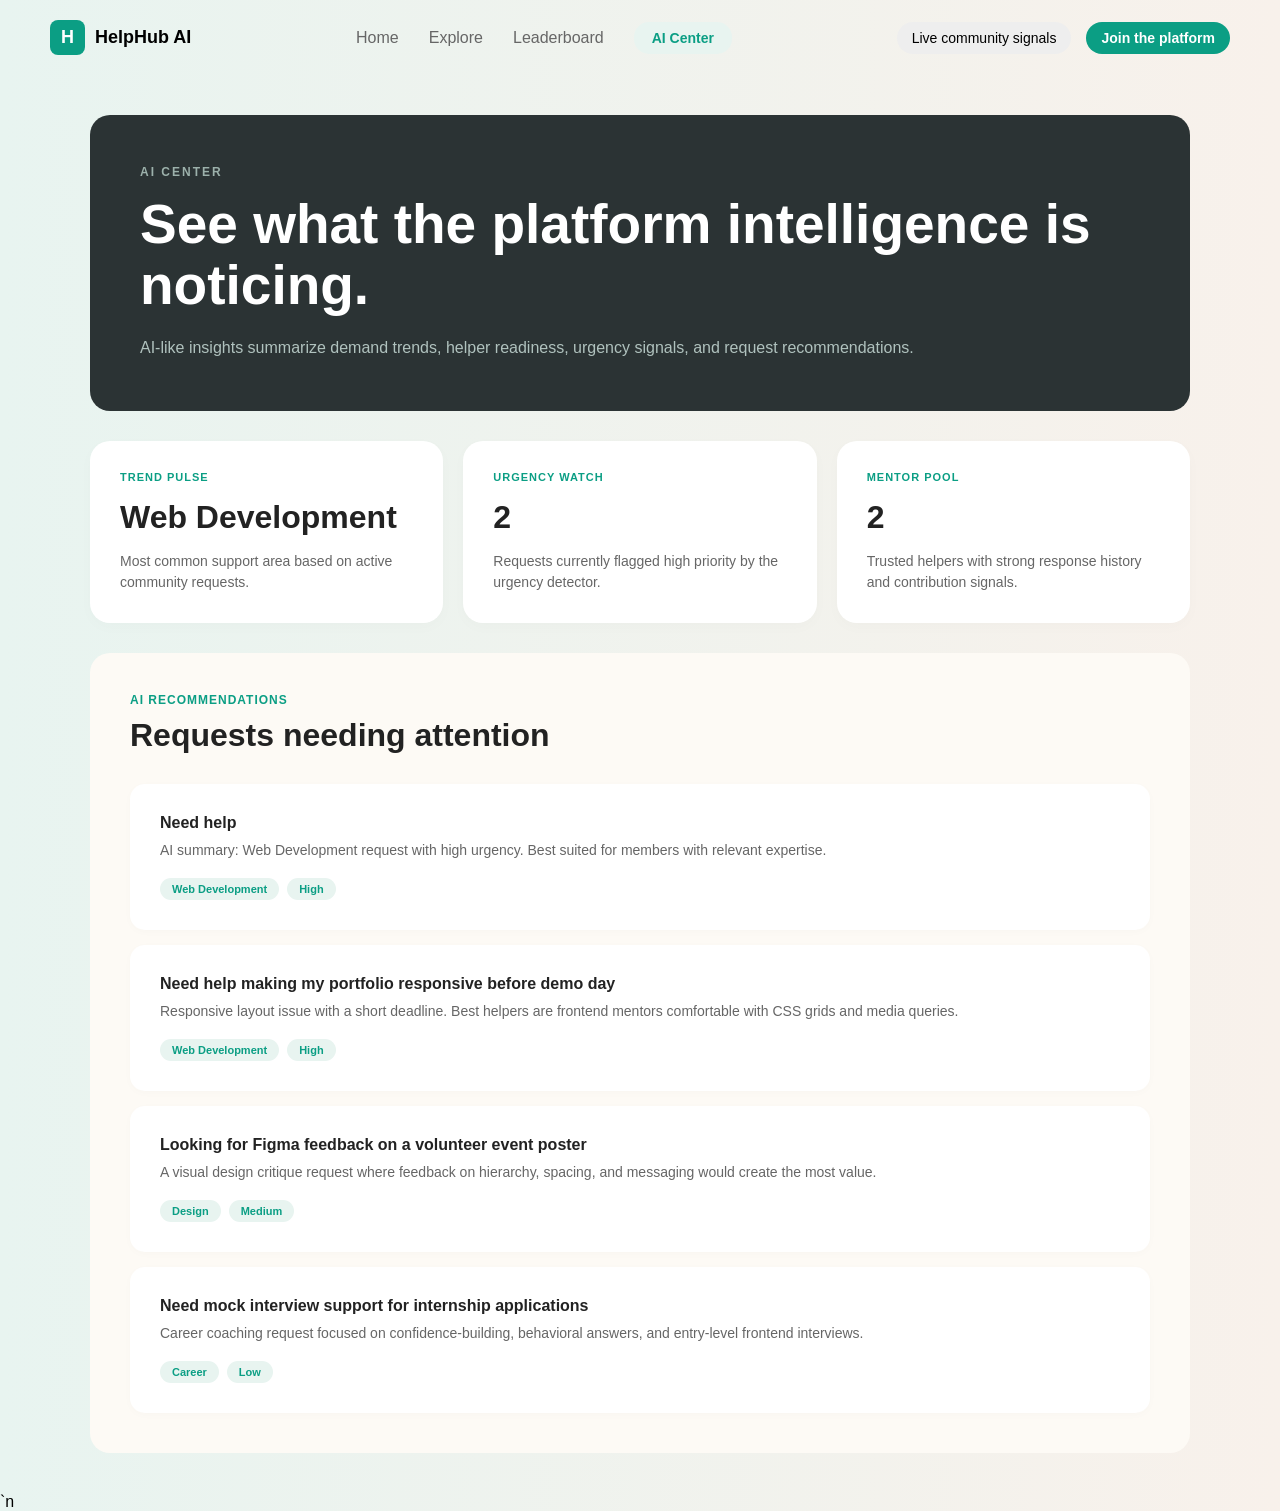
==== ai_center.html @ b611431e "first commit" ====
﻿<!DOCTYPE html>
<html lang="en">
<head>
    <meta charset="UTF-8">
    <meta name="viewport" content="width=device-width, initial-scale=1.0">
    <title>HelpHub AI - AI Center</title>
    <link rel="stylesheet" href="style.css">
</head>
<body class="page-body">
    <div class="top-bar">
        <div class="logo-thing">
            <div class="h-logo">H</div>
            <div class="logo-text">HelpHub AI</div>
        </div>
        <div class="links-thing">
            <a href="index.html" style="text-decoration: none; color: inherit;"><span>Home</span></a>
            <a href="explore.html" style="text-decoration: none; color: inherit;"><span>Explore</span></a>
            <a href="leaderboard.html" style="text-decoration: none; color: inherit;"><span>Leaderboard</span></a>
            <a href="ai_center.html" style="text-decoration: none; color: inherit;"><span class="tag-pill tag-blue" style="font-size:14px; padding: 8px 18px; font-weight: bold; background-color: #e8f4f0;">AI Center</span></a>
        </div>
        <div class="right-buttons">
            <span class="grey-box">Live community signals</span>
            <a href="dashboard.html" class="h-logo-style-button" style="text-decoration: none;">Join the platform</a>
        </div>
    </div>

    <div class="main-dashboard-area">
        <div style="background-color: #2b3334; color: white; padding: 50px; border-radius: 20px; margin-bottom: 30px;">
            <div class="smit-text" style="color: #9cb1ab; letter-spacing: 2px; font-size: 12px; font-weight: bold; margin-bottom: 15px;">AI CENTER</div>
            <h1 class="huge-heading-black" style="color: #fff; margin-top: 0;">See what the platform intelligence is noticing.</h1>
            <p class="dash-desc" style="color: #b0c2be; margin-bottom: 0;">AI-like insights summarize demand trends, helper readiness, urgency signals, and request recommendations.</p>
        </div>

        <div class="cards-row" style="margin-bottom: 30px;">
            <div class="trend-card">
                <div class="trend-title">TREND PULSE</div>
                <div class="trend-value">Web Development</div>
                <div class="trend-desc">Most common support area based on active community requests.</div>
            </div>
            <div class="trend-card">
                <div class="trend-title">URGENCY WATCH</div>
                <div class="trend-value">2</div>
                <div class="trend-desc">Requests currently flagged high priority by the urgency detector.</div>
            </div>
            <div class="trend-card">
                <div class="trend-title">MENTOR POOL</div>
                <div class="trend-value">2</div>
                <div class="trend-desc">Trusted helpers with strong response history and contribution signals.</div>
            </div>
        </div>

        <div class="notification-panel">
            <div class="leaderboard-title">AI RECOMMENDATIONS</div>
            <h2 class="leaderboard-heading" style="margin-bottom: 30px;">Requests needing attention</h2>
            
            <div class="recommendation-card">
                <div class="rec-title">Need help</div>
                <div class="rec-desc">AI summary: Web Development request with high urgency. Best suited for members with relevant expertise.</div>
                <div class="tags-row" style="margin-bottom: 0;">
                    <span class="tag-pill tag-blue">Web Development</span>
                    <span class="tag-pill tag-blue">High</span>
                </div>
            </div>

            <div class="recommendation-card">
                <div class="rec-title">Need help making my portfolio responsive before demo day</div>
                <div class="rec-desc">Responsive layout issue with a short deadline. Best helpers are frontend mentors comfortable with CSS grids and media queries.</div>
                <div class="tags-row" style="margin-bottom: 0;">
                    <span class="tag-pill tag-blue">Web Development</span>
                    <span class="tag-pill tag-blue">High</span>
                </div>
            </div>

            <div class="recommendation-card">
                <div class="rec-title">Looking for Figma feedback on a volunteer event poster</div>
                <div class="rec-desc">A visual design critique request where feedback on hierarchy, spacing, and messaging would create the most value.</div>
                <div class="tags-row" style="margin-bottom: 0;">
                    <span class="tag-pill tag-blue">Design</span>
                    <span class="tag-pill tag-blue">Medium</span>
                </div>
            </div>

            <div class="recommendation-card">
                <div class="rec-title">Need mock interview support for internship applications</div>
                <div class="rec-desc">Career coaching request focused on confidence-building, behavioral answers, and entry-level frontend interviews.</div>
                <div class="tags-row" style="margin-bottom: 0;">
                    <span class="tag-pill tag-blue">Career</span>
                    <span class="tag-pill tag-blue">Low</span>
                </div>
            </div>
        </div>
    </div>
<script src="interactions.js"></script>`n</body>
</html>
---- style.css ----
* {
    box-sizing: border-box;
    font-family: Arial, sans-serif;
}

@keyframes fadeInSlideUp {
    0% { opacity: 0; transform: translateY(15px); }
    100% { opacity: 1; transform: translateY(0); }
}

@keyframes fadeInSlideDown {
    0% { opacity: 0; transform: translateY(-15px); }
    100% { opacity: 1; transform: translateY(0); }
}

.page-body {
    background: linear-gradient(to right, #e8f4f0, #f8f1eb);
    margin: 0;
    padding: 0;
    min-height: 100vh;
    cursor: url(./Sanrio\ Cinnamoroll\ White\ Arrow\ &\ Head--cursor--SweezyCursors\ \(1\).png),auto;
}

.top-bar {
    display: flex;
    justify-content: space-between;
    align-items: center;
    padding: 20px 50px;
    animation: fadeInSlideDown 0.6s ease-out forwards;
}

.logo-thing {
    display: flex;
    align-items: center;
    gap: 10px;
    font-weight: bold;
    font-size: 18px;
}

.h-logo {
    background-color: #0b9e84;
    color: white;
    width: 35px;
    height: 35px;
    display: flex;
    align-items: center;
    justify-content: center;
    border-radius: 8px;
    font-weight: bold;
}

.links-thing {
    display: flex;
    gap: 30px;
    color: #666;
}

.links-thing a {
    text-decoration: none;
    color: inherit;
}

.links-thing span {
    cursor: pointer;
}

.active-link {
    color: #0b9e84;
    font-weight: bold;
}

.light-text {
    color: #aaa;
}

.right-buttons {
    display: flex;
    gap: 15px;
    align-items: center;
}

.grey-box {
    background-color: #eee;
    padding: 8px 15px;
    border-radius: 20px;
    font-size: 14px;
}

.h-logo-style-button {
    background-color: #0b9e84;
    color: white;
    padding: 8px 15px;
    border-radius: 20px;
    font-size: 14px;
    font-weight: bold;
    cursor: pointer;
}

.big-flex-container {
    display: flex;
    max-width: 1000px;
    margin: 40px auto;
    gap: 20px;
    animation: fadeInSlideUp 0.6s ease-out forwards;
    animation-delay: 0.1s;
    opacity: 0; }

.dark-left-box {
    background-color: #1a332d;
    color: #fff;
    padding: 50px;
    border-radius: 20px;
    flex: 1;
}

.white-right-box {
    background-color: #fff;
    padding: 50px;
    border-radius: 20px;
    flex: 1;
    box-shadow: 0 10px 30px rgba(0,0,0,0.05);
}

.small-title {
    color: #bbb;
    font-size: 12px;
    letter-spacing: 2px;
    font-weight: bold;
    margin-bottom: 20px;
}

.small-title-blue {
    color: #0b9e84;
    font-size: 12px;
    letter-spacing: 2px;
    font-weight: bold;
    margin-bottom: 20px;
}

.huge-heading {
    font-size: 45px;
    margin: 0 0 20px 0;
    line-height: 1.1;
}

.medium-heading {
    font-size: 30px;
    margin: 0 0 30px 0;
    line-height: 1.2;
}

.description-text {
    color: #b0c2be;
    line-height: 1.6;
    margin-bottom: 30px;
}

.bullet-points {
    color: #b0c2be;
    line-height: 1.6;
    padding-left: 20px;
}

.bullet-points li {
    margin-bottom: 15px;
}

.form-stuff {
    display: flex;
    flex-direction: column;
    gap: 20px;
}

.input-wrapper {
    display: flex;
    flex-direction: column;
    gap: 8px;
}

.input-wrapper label {
    font-size: 14px;
    color: #555;
    font-weight: bold;
}

.input-wrapper input, .input-wrapper select {
    padding: 12px;
    border: 1px solid #ddd;
    border-radius: 8px;
    outline: none;
    font-size: 14px;
    background-color: #fff;
}

.two-inputs {
    display: flex;
    gap: 15px;
}

.two-inputs .input-wrapper {
    flex: 1;
}

.big-green-button {
    background-color: #0b9e84;
    color: white;
    border: none;
    padding: 15px;
    border-radius: 10px;
    font-size: 16px;
    font-weight: bold;
    cursor: pointer;
    margin-top: 10px;
    width: 100%;
}

.main-dashboard-area {
    max-width: 1100px;
    margin: 40px auto;
    animation: fadeInSlideUp 0.6s ease-out forwards;
    animation-delay: 0.1s;
    opacity: 0; }

.top-dash-split {
    display: flex;
    gap: 40px;
}

.dash-left {
    flex: 1.2;
}

.smit-text {
    color: #0b9e84;
    font-size: 12px;
    letter-spacing: 2px;
    font-weight: bold;
    margin-bottom: 20px;
}

.huge-heading-black {
    font-size: 55px;
    margin: 0 0 20px 0;
    line-height: 1.1;
    color: #222;
}

.dash-desc {
    color: #666;
    font-size: 16px;
    line-height: 1.6;
    margin-bottom: 30px;
}

.button-row {
    display: flex;
    gap: 15px;
    margin-bottom: 40px;
}

.short-btn {
    width: auto;
    padding: 12px 25px;
    border-radius: 20px;
}

.big-white-button {
    background-color: #fff;
    color: #333;
    border: 1px solid #ddd;
    padding: 12px 25px;
    border-radius: 20px;
    font-size: 16px;
    font-weight: bold;
    cursor: pointer;
}

.stats-row {
    display: flex;
    gap: 20px;
}

.stat-box {
    background-color: #fff;
    padding: 20px;
    border-radius: 15px;
    flex: 1;
    box-shadow: 0 5px 15px rgba(0,0,0,0.03);
}

.stat-title {
    color: #0b9e84;
    font-size: 12px;
    letter-spacing: 1px;
    font-weight: bold;
    margin-bottom: 10px;
}

.stat-number {
    font-size: 30px;
    font-weight: bold;
    margin-bottom: 10px;
    color: #222;
}

.stat-desc {
    color: #666;
    font-size: 14px;
    line-height: 1.4;
}

.dash-right-dark {
    background-color: #1a332d;
    color: #fff;
    padding: 40px;
    border-radius: 20px;
    flex: 1;
}

.medium-heading-white {
    font-size: 35px;
    margin: 0 0 20px 0;
    line-height: 1.2;
}

.dark-inner-box {
    background-color: #f7ede2;
    color: #333;
    padding: 20px;
    border-radius: 10px;
    margin-bottom: 15px;
}

.dark-inner-box strong {
    display: block;
    margin-bottom: 8px;
    font-size: 16px;
}

.dark-inner-box p {
    margin: 0;
    font-size: 14px;
    color: #555;
    line-height: 1.4;
}

.content-section {
    margin-top: 60px;
}

.section-header-split {
    display: flex;
    justify-content: space-between;
    align-items: flex-end;
    margin-bottom: 30px;
}

.section-header-left {
    max-width: 600px;
}

.section-header-left h2 {
    font-size: 30px;
    margin: 0;
    color: #222;
}

.white-pill-btn {
    background-color: #fff;
    color: #333;
    border: 1px solid #ddd;
    padding: 10px 20px;
    border-radius: 20px;
    font-size: 14px;
    font-weight: bold;
    cursor: pointer;
}

.cards-row {
    display: flex;
    gap: 20px;
}

.info-card {
    background-color: #fdfaf5;
    padding: 30px;
    border-radius: 20px;
    flex: 1;
}

.info-card strong {
    display: block;
    font-size: 18px;
    margin-bottom: 15px;
    color: #222;
}

.info-card p {
    color: #666;
    font-size: 14px;
    line-height: 1.6;
    margin: 0;
}

.request-card {
    background-color: #fff;
    padding: 30px;
    border-radius: 20px;
    flex: 1;
    box-shadow: 0 4px 15px rgba(0,0,0,0.02);
    display: flex;
    flex-direction: column;
}

.tags-row {
    display: flex;
    gap: 8px;
    margin-bottom: 15px;
    flex-wrap: wrap;
}

.tag-pill {
    padding: 5px 12px;
    border-radius: 15px;
    font-size: 11px;
    font-weight: bold;
}

.tag-blue { background-color: #e8f4f0; color: #0b9e84; }
.tag-red { background-color: #fce8e8; color: #d65c5c; }
.tag-green { background-color: #e8f5ec; color: #43965b; }
.tag-grey { background-color: #f1f3f4; color: #5f6368; }

.req-heading {
    font-size: 18px;
    font-weight: bold;
    color: #222;
    margin: 0 0 15px 0;
    line-height: 1.3;
}

.req-desc {
    color: #666;
    font-size: 13px;
    line-height: 1.5;
    margin-bottom: 20px;
}

.req-bottom {
    margin-top: auto;
    display: flex;
    justify-content: space-between;
    align-items: center;
    border-top: 1px solid #f9f9f9;
    padding-top: 20px;
}

.req-user-info strong {
    display: block;
    font-size: 14px;
    color: #222;
    margin-bottom: 5px;
}

.req-user-meta {
    font-size: 12px;
    color: #888;
}

.small-white-btn {
    background-color: #fff;
    color: #333;
    border: 1px solid #ddd;
    padding: 8px 15px;
    border-radius: 20px;
    font-size: 12px;
    font-weight: bold;
    cursor: pointer;
}

.footer-text {
    text-align: left;
    color: #999;
    font-size: 12px;
    margin-top: 60px;
    margin-bottom: 40px;
}

.explore-split {
    display: flex;
    gap: 30px;
}

.explore-filters-box {
    background-color: #fcf9f2;
    padding: 40px;
    border-radius: 20px;
    flex: 0.8;
}

.explore-feed {
    flex: 2;
    display: flex;
    flex-direction: column;
    gap: 20px;
}

.filter-input-wrapper {
    margin-bottom: 25px;
}

.filter-input-wrapper label {
    display: block;
    font-size: 13px;
    color: #444;
    font-weight: bold;
    margin-bottom: 10px;
}

.filter-input-wrapper input, .filter-input-wrapper select, .filter-input-wrapper textarea {
    width: 100%;
    padding: 15px;
    border: 1px solid #ebebeb;
    border-radius: 10px;
    outline: none;
    font-size: 14px;
    background-color: #fff;
}

.filter-input-wrapper textarea {
    resize: vertical;
    min-height: 120px;
    font-family: inherit;
}

.leaderboard-panel {
    background-color: #fdfaf5;
    padding: 40px;
    border-radius: 20px;
    flex: 1;
}

.leaderboard-title {
    color: #0b9e84;
    font-size: 12px;
    font-weight: bold;
    letter-spacing: 1px;
    margin-bottom: 10px;
}

.leaderboard-heading {
    font-size: 32px;
    margin: 0 0 30px 0;
    color: #222;
}

.rank-card {
    background-color: #fff;
    border-radius: 15px;
    padding: 20px;
    margin-bottom: 15px;
    display: flex;
    align-items: center;
    gap: 15px;
    box-shadow: 0 2px 10px rgba(0,0,0,0.02);
}

.avatar {
    width: 45px;
    height: 45px;
    border-radius: 50%;
    color: white;
    display: flex;
    align-items: center;
    justify-content: center;
    font-weight: bold;
    font-size: 16px;
    flex-shrink: 0;
}

.avatar-teal { background-color: #0b9e84; }
.avatar-dark { background-color: #1a2733; }
.avatar-orange { background-color: #f08935; }

.rank-info {
    flex: 1;
    display: flex;
    justify-content: space-between;
    align-items: center;
}

.rank-name-box {
    display: flex;
    flex-direction: column;
    gap: 5px;
}

.rank-name {
    font-weight: bold;
    font-size: 14px;
    color: #222;
}

.rank-tags {
    font-size: 13px;
    color: #888;
}

.rank-stats-box {
    display: flex;
    flex-direction: column;
    gap: 5px;
    align-items: flex-end;
}

.rank-score {
    font-weight: bold;
    font-size: 14px;
    color: #222;
}

.rank-count {
    font-size: 13px;
    color: #888;
}

.trust-card {
    background-color: #fff;
    border-radius: 15px;
    padding: 25px;
    margin-bottom: 15px;
    box-shadow: 0 2px 10px rgba(0,0,0,0.02);
}

.trust-name {
    font-weight: bold;
    font-size: 16px;
    color: #222;
    margin-bottom: 5px;
}

.trust-badges {
    color: #666;
    font-size: 14px;
    margin-bottom: 20px;
}

.progress-track {
    background-color: #f0f0f0;
    height: 8px;
    border-radius: 10px;
    width: 100%;
    overflow: hidden;
}

.progress-fill {
    height: 100%;
    background: linear-gradient(to right, #f08935, #0b9e84);
    border-radius: 10px;
}

.notification-panel {
    background-color: #fdfaf5;
    padding: 40px;
    border-radius: 20px;
}

.notification-card {
    background-color: #fff;
    padding: 25px 30px;
    border-radius: 15px;
    margin-bottom: 12px;
    display: flex;
    justify-content: space-between;
    align-items: center;
    box-shadow: 0 2px 8px rgba(0,0,0,0.02);
}

.notification-card:last-child {
    margin-bottom: 0;
}

.notif-left {
    display: flex;
    flex-direction: column;
    gap: 8px;
}

.notif-text {
    font-size: 15px;
    color: #222;
    font-weight: bold;
}

.notif-meta {
    font-size: 13px;
    color: #888;
}

.notif-status {
    font-size: 13px;
    font-weight: bold;
    color: #222;
}

.trend-card {
    background-color: #fff;
    padding: 30px;
    border-radius: 20px;
    flex: 1;
    box-shadow: 0 4px 15px rgba(0,0,0,0.02);
}
.trend-title {
    color: #0b9e84;
    font-size: 11px;
    font-weight: bold;
    letter-spacing: 1px;
    margin-bottom: 15px;
    text-transform: uppercase;
}
.trend-value {
    font-size: 32px;
    font-weight: bold;
    color: #222;
    margin-bottom: 15px;
    line-height: 1.2;
}
.trend-desc {
    color: #666;
    font-size: 14px;
    line-height: 1.5;
}

.recommendation-card {
    background-color: #fff;
    padding: 30px;
    border-radius: 15px;
    margin-bottom: 15px;
    box-shadow: 0 2px 8px rgba(0,0,0,0.02);
}
.recommendation-card:last-child {
    margin-bottom: 0;
}
.rec-title {
    font-size: 16px;
    font-weight: bold;
    color: #222;
    margin-bottom: 10px;
}
.rec-desc {
    font-size: 14px;
    color: #666;
    margin-bottom: 20px;
}

.form-card {
    background-color: #fdfaf5;
    padding: 40px;
    border-radius: 20px;
    flex: 1.5;
}

.ai-assistant-card {
    background-color: #fdfaf5;
    padding: 40px;
    border-radius: 20px;
    flex: 1;
}

.form-row {
    display: flex;
    gap: 20px;
}
.form-row .filter-input-wrapper {
    flex: 1;
}

.form-actions {
    display: flex;
    gap: 15px;
    align-items: center;
    margin-top: 10px;
}

.btn-white-pill {
    background-color: #fff;
    color: #222;
    font-weight: bold;
    border: 1px solid #ebebeb;
    padding: 12px 25px;
    border-radius: 20px;
    cursor: pointer;
}

.btn-green-pill {
    background-color: #0b9e84;
    color: white;
    font-weight: bold;
    border: none;
    padding: 12px 25px;
    border-radius: 20px;
    cursor: pointer;
    box-shadow: 0 4px 15px rgba(11, 158, 132, 0.3);
}

.ai-guidance-list {
    display: flex;
    flex-direction: column;
    gap: 20px;
    margin-top: 30px;
}

.ai-row {
    display: flex;
    justify-content: space-between;
    align-items: flex-start;
    gap: 20px;
    border-bottom: 1px solid #ebebeb;
    padding-bottom: 15px;
}
.ai-row:last-child {
    border-bottom: none;
}

.ai-label {
    color: #666;
    font-size: 14px;
    flex-shrink: 0;
    width: 130px;
}

.ai-value {
    color: #222;
    font-size: 14px;
    font-weight: bold;
    text-align: right;
}

.msg-card {
    background-color: #fff;
    padding: 20px 25px;
    border-radius: 15px;
    margin-bottom: 15px;
    display: flex;
    justify-content: space-between;
    align-items: center;
    box-shadow: 0 2px 8px rgba(0,0,0,0.02);
}

.msg-content {
    display: flex;
    flex-direction: column;
    gap: 8px;
    flex: 1;
    padding-right: 20px;
}

.msg-header {
    font-size: 15px;
    font-weight: bold;
    color: #222;
}

.msg-text {
    font-size: 14px;
    color: #666;
    line-height: 1.5;
}

.time-circle {
    background-color: #e8f4f0;
    color: #0b9e84;
    border-radius: 50%;
    width: 60px;
    height: 60px;
    display: flex;
    flex-direction: column;
    justify-content: center;
    align-items: center;
    font-size: 12px;
    font-weight: bold;
    flex-shrink: 0;
    line-height: 1.2;
}

.w-full {
    width: 100%;
}


.profile-inputs-row {
    display: flex;
    gap: 20px;
    margin-bottom: 20px;
}

@media (max-width: 768px) {
    .top-bar {
        flex-direction: column;
        padding: 20px;
        gap: 20px;
    }
    
    .links-thing {
        flex-wrap: wrap;
        justify-content: center;
        gap: 15px;
    }
    
    .right-buttons {
        width: 100%;
        justify-content: center;
    }
    
    .big-flex-container,
    .top-dash-split,
    .stats-row,
    .cards-row,
    .explore-split,
    .form-row,
    .two-inputs,
    .profile-inputs-row {
        flex-direction: column !important;
        gap: 20px !important;
    }
    
    .section-header-split {
        flex-direction: column;
        align-items: flex-start;
        gap: 15px;
    }
    
    .ai-row {
        flex-direction: column;
        align-items: flex-start;
        gap: 8px;
    }
    
    .ai-label {
        width: auto;
    }
    
    .ai-value {
        text-align: left;
    }
    
    .msg-card {
        flex-direction: column;
        align-items: flex-start;
        gap: 15px;
    }
    
    .msg-content {
        padding-right: 0;
    }
    
    .dark-left-box,
    .white-right-box,
    .dash-right-dark,
    .explore-filters-box,
    .leaderboard-panel,
    .notification-panel,
    .form-card,
    .ai-assistant-card,
    .info-card,
    .request-card {
        padding: 20px !important;
    }
    
    .huge-heading {
        font-size: 32px !important;
    }
    
    .huge-heading-black {
        font-size: 36px !important;
    }
    
    .medium-heading {
        font-size: 24px !important;
    }
    
    .medium-heading-white {
        font-size: 26px !important;
    }
    
    .main-dashboard-area {
        padding: 15px;
        margin-top: 20px;
    }
}

/* Premium Micro-Interactions */
.ripple-effect {
    position: absolute;
    background: rgba(255, 255, 255, 0.4);
    transform: translate(-50%, -50%);
    pointer-events: none;
    border-radius: 50%;
    animation: rippleAnim 0.6s linear;
    width: 2px;
    height: 2px;
}

@keyframes rippleAnim {
    0% { width: 0px; height: 0px; opacity: 0.5; }
    100% { width: 300px; height: 300px; opacity: 0; }
}

#toast-container {
    position: fixed;
    bottom: 30px;
    left: 50%;
    transform: translateX(-50%);
    display: flex;
    flex-direction: column;
    gap: 10px;
    z-index: 9999;
}

.premium-toast {
    background: #1a332d;
    color: #fff;
    padding: 12px 24px;
    border-radius: 30px;
    font-size: 14px;
    font-weight: bold;
    box-shadow: 0 10px 30px rgba(0,0,0,0.15);
    animation: slideUpToast 0.4s cubic-bezier(0.175, 0.885, 0.32, 1.275) forwards;
}

.premium-toast.fade-out {
    animation: fadeOutToast 0.4s ease forwards;
}

@keyframes slideUpToast {
    0% { opacity: 0; transform: translateY(20px) scale(0.9); }
    100% { opacity: 1; transform: translateY(0) scale(1); }
}

@keyframes fadeOutToast {
    0% { opacity: 1; transform: scale(1); }
    100% { opacity: 0; transform: scale(0.9); }
}
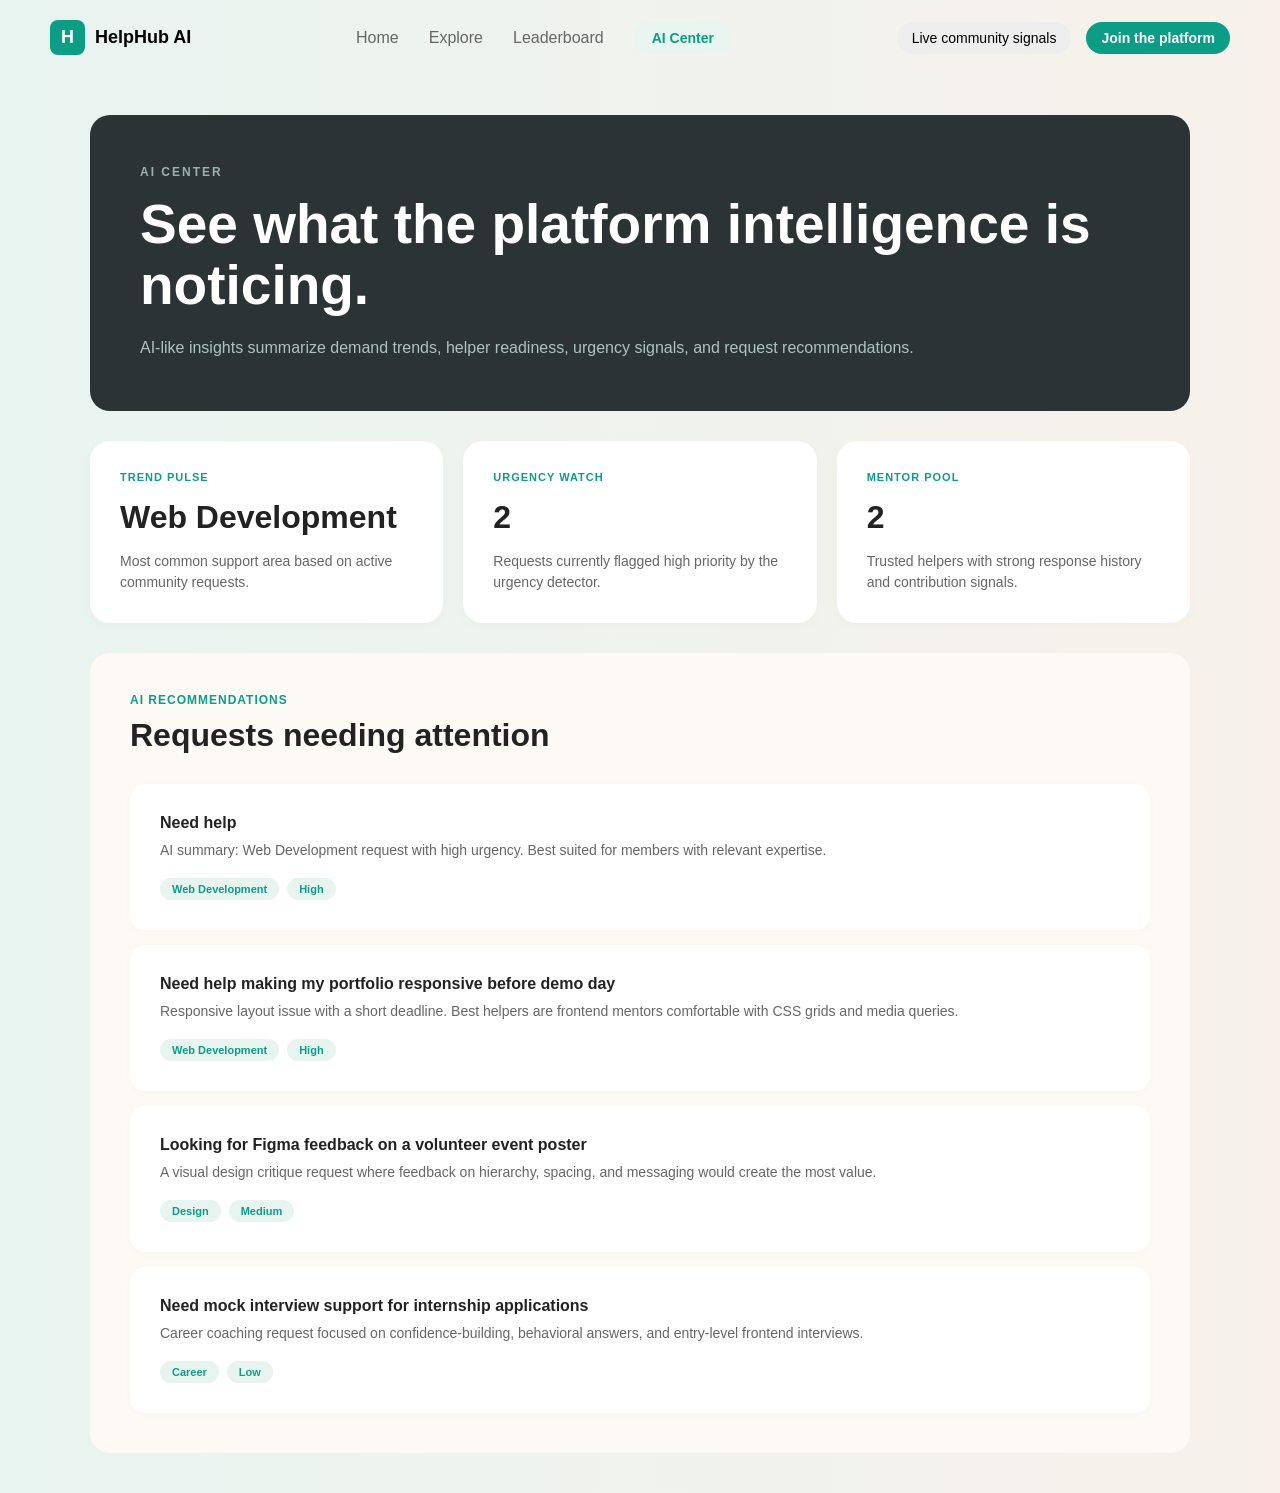
==== commit a4957e8a: "some code" ====
--- a/ai_center.html
+++ b/ai_center.html
@@ -90,7 +90,7 @@
             </div>
         </div>
     </div>
-<script src="interactions.js"></script>`n</body>
+<script src="interactions.js"></script></body>
 </html>
 
 
--- a/style.css
+++ b/style.css
@@ -1041,3 +1041,167 @@
     0% { opacity: 1; transform: scale(1); }
     100% { opacity: 0; transform: scale(0.9); }
 }
+
+#main{
+    display: none;
+}
+
+#load{
+position: absolute;
+  top: 40vh;
+  left: 45vw;
+}
+/* From Uiverse.io by Pradeepsaranbishnoi */ 
+#🤚 {
+  --skin-color: #E4C560;
+  --tap-speed: 0.6s;
+  --tap-stagger: 0.1s;
+  position: absolute;
+  top: 50vh;
+  left: 45vw;
+  width: 80px;
+  height: 60px;
+  margin-left: 80px;
+}
+
+#🤚:before {
+  content: '';
+  display: block;
+  width: 180%;
+  height: 75%;
+  position: absolute;
+  top: 70%;
+  right: 20%;
+  background-color: black;
+  border-radius: 40px 10px;
+  filter: blur(10px);
+  opacity: 0.3;
+}
+
+.🌴 {
+  display: block;
+  width: 100%;
+  height: 100%;
+  position: absolute;
+  top: 0;
+  left: 0;
+  background-color: var(--skin-color);
+  border-radius: 10px 40px;
+}
+
+.👍 {
+  position: absolute;
+  width: 120%;
+  height: 38px;
+  background-color: var(--skin-color);
+  bottom: -18%;
+  right: 1%;
+  transform-origin: calc(100% - 20px) 20px;
+  transform: rotate(-20deg);
+  border-radius: 30px 20px 20px 10px;
+  border-bottom: 2px solid rgba(0, 0, 0, 0.1);
+  border-left: 2px solid rgba(0, 0, 0, 0.1);
+}
+
+.👍:after {
+  width: 20%;
+  height: 60%;
+  content: '';
+  background-color: rgba(255, 255, 255, 0.3);
+  position: absolute;
+  bottom: -8%;
+  left: 5px;
+  border-radius: 60% 10% 10% 30%;
+  border-right: 2px solid rgba(0, 0, 0, 0.05);
+}
+
+.👉 {
+  position: absolute;
+  width: 80%;
+  height: 35px;
+  background-color: var(--skin-color);
+  bottom: 32%;
+  right: 64%;
+  transform-origin: 100% 20px;
+  animation-duration: calc(var(--tap-speed) * 2);
+  animation-timing-function: ease-in-out;
+  animation-iteration-count: infinite;
+  transform: rotate(10deg);
+}
+
+.👉:before {
+  content: '';
+  position: absolute;
+  width: 140%;
+  height: 30px;
+  background-color: var(--skin-color);
+  bottom: 8%;
+  right: 65%;
+  transform-origin: calc(100% - 20px) 20px;
+  transform: rotate(-60deg);
+  border-radius: 20px;
+}
+
+.👉:nth-child(1) {
+  animation-delay: 0;
+  filter: brightness(70%);
+  animation-name: tap-upper-1;
+}
+
+.👉:nth-child(2) {
+  animation-delay: var(--tap-stagger);
+  filter: brightness(80%);
+  animation-name: tap-upper-2;
+}
+
+.👉:nth-child(3) {
+  animation-delay: calc(var(--tap-stagger) * 2);
+  filter: brightness(90%);
+  animation-name: tap-upper-3;
+}
+
+.👉:nth-child(4) {
+  animation-delay: calc(var(--tap-stagger) * 3);
+  filter: brightness(100%);
+  animation-name: tap-upper-4;
+}
+
+@keyframes tap-upper-1 {
+  0%, 50%, 100% {
+    transform: rotate(10deg) scale(0.4);
+  }
+
+  40% {
+    transform: rotate(50deg) scale(0.4);
+  }
+}
+
+@keyframes tap-upper-2 {
+  0%, 50%, 100% {
+    transform: rotate(10deg) scale(0.6);
+  }
+
+  40% {
+    transform: rotate(50deg) scale(0.6);
+  }
+}
+
+@keyframes tap-upper-3 {
+  0%, 50%, 100% {
+    transform: rotate(10deg) scale(0.8);
+  }
+
+  40% {
+    transform: rotate(50deg) scale(0.8);
+  }
+}
+
+@keyframes tap-upper-4 {
+  0%, 50%, 100% {
+    transform: rotate(10deg) scale(1);
+  }
+
+  40% {
+    transform: rotate(50deg) scale(1);
+  }
+}
